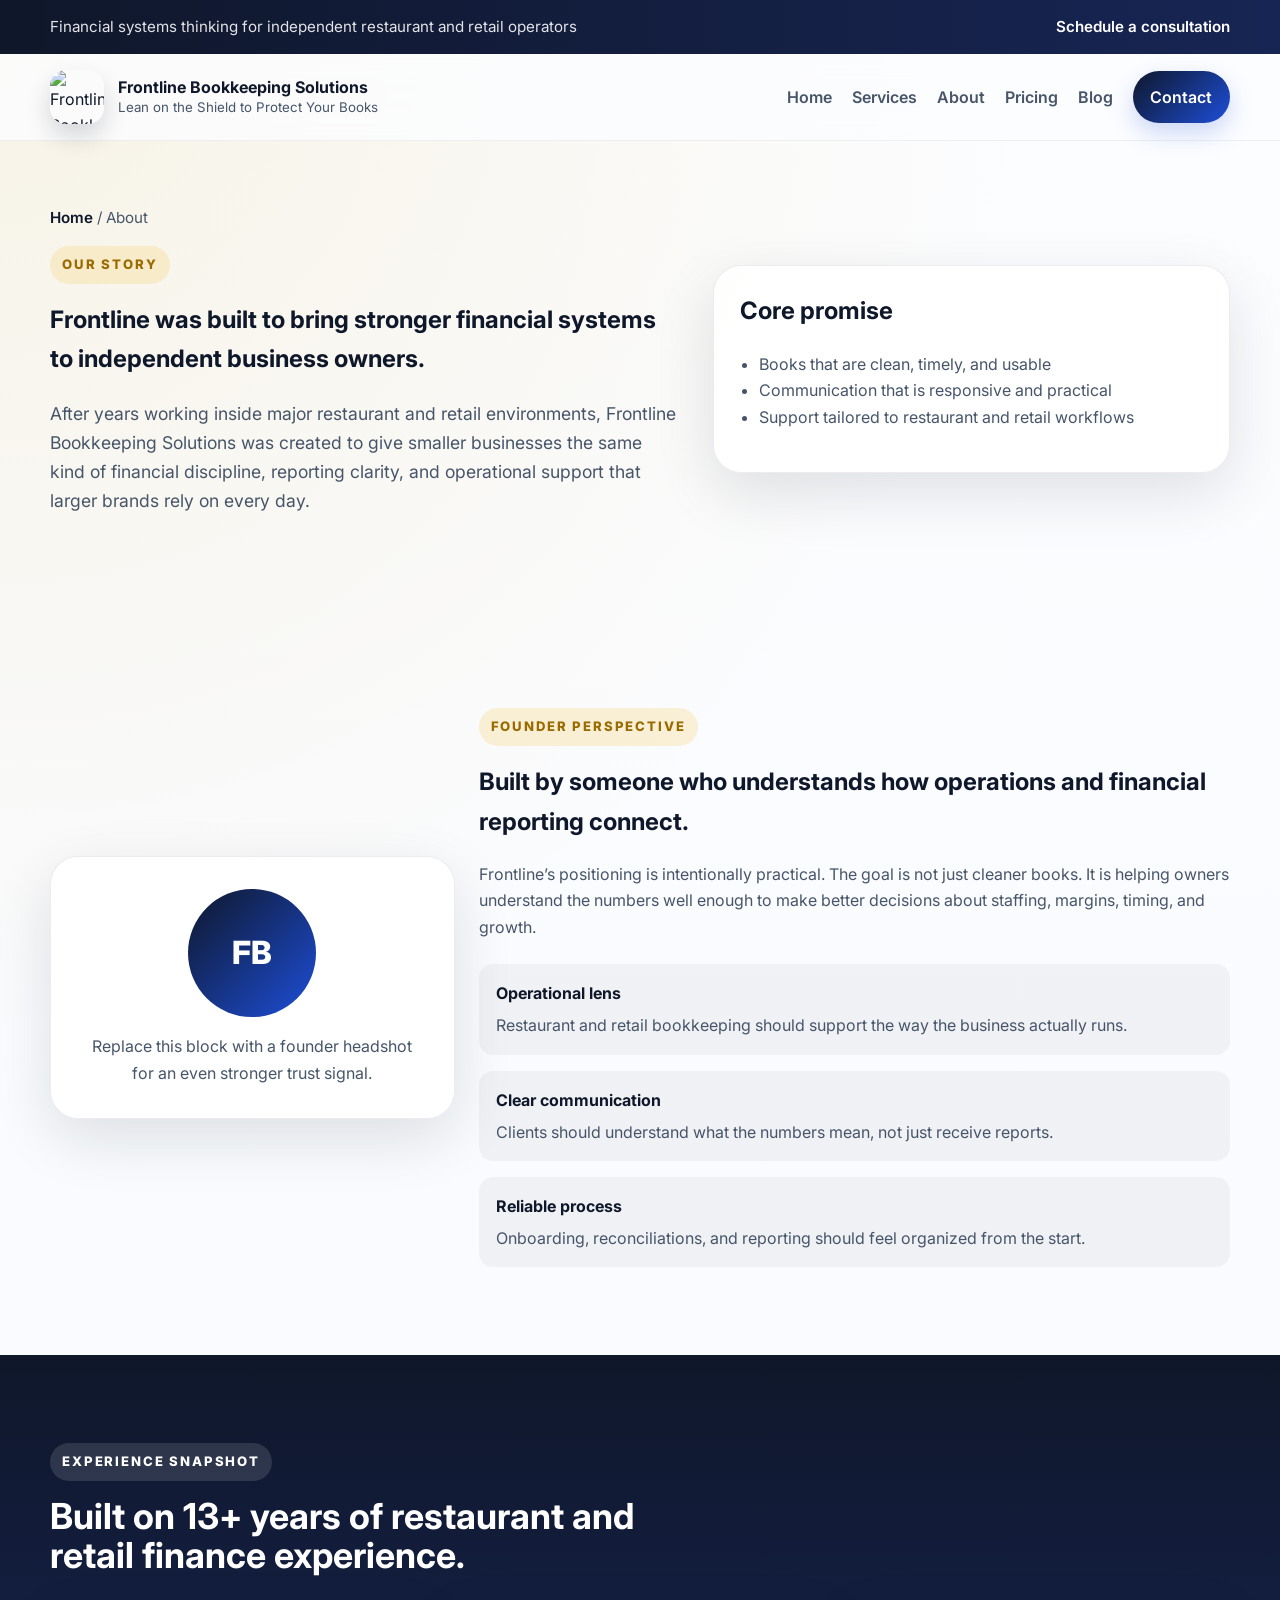
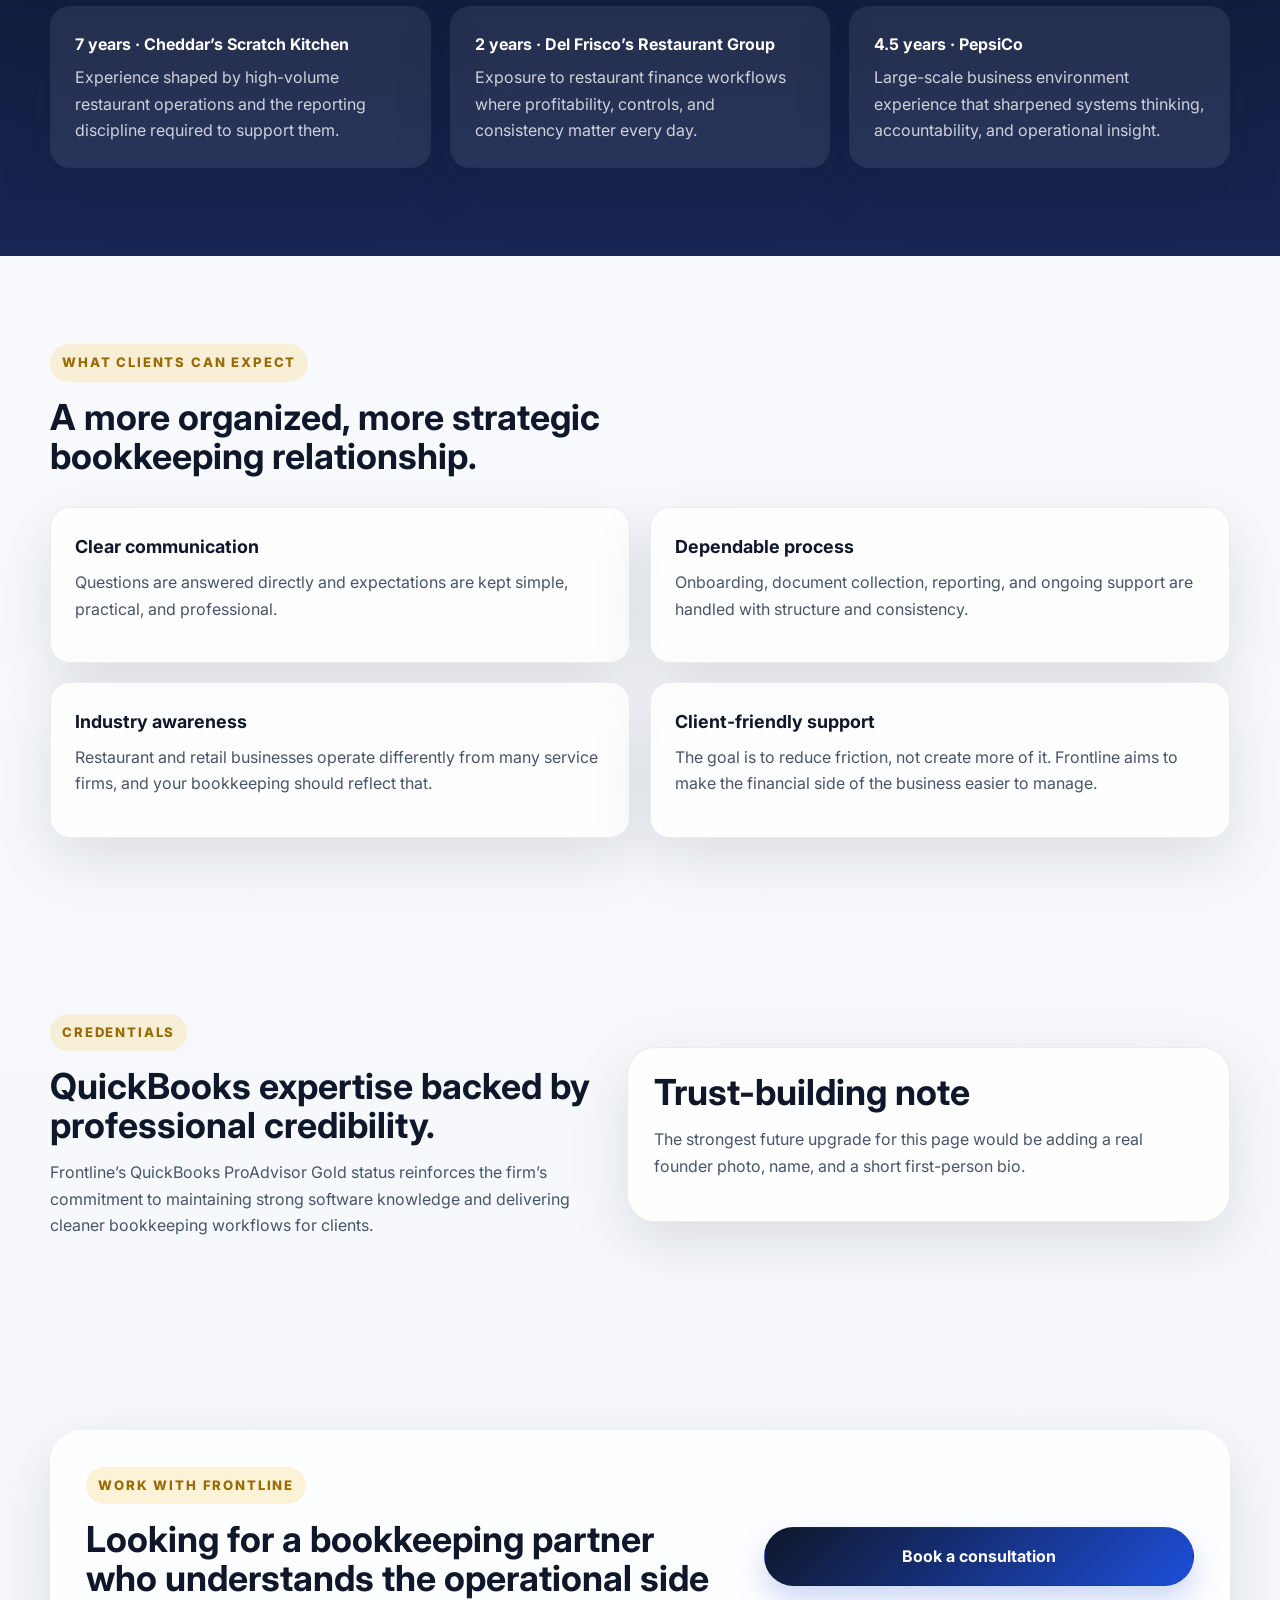
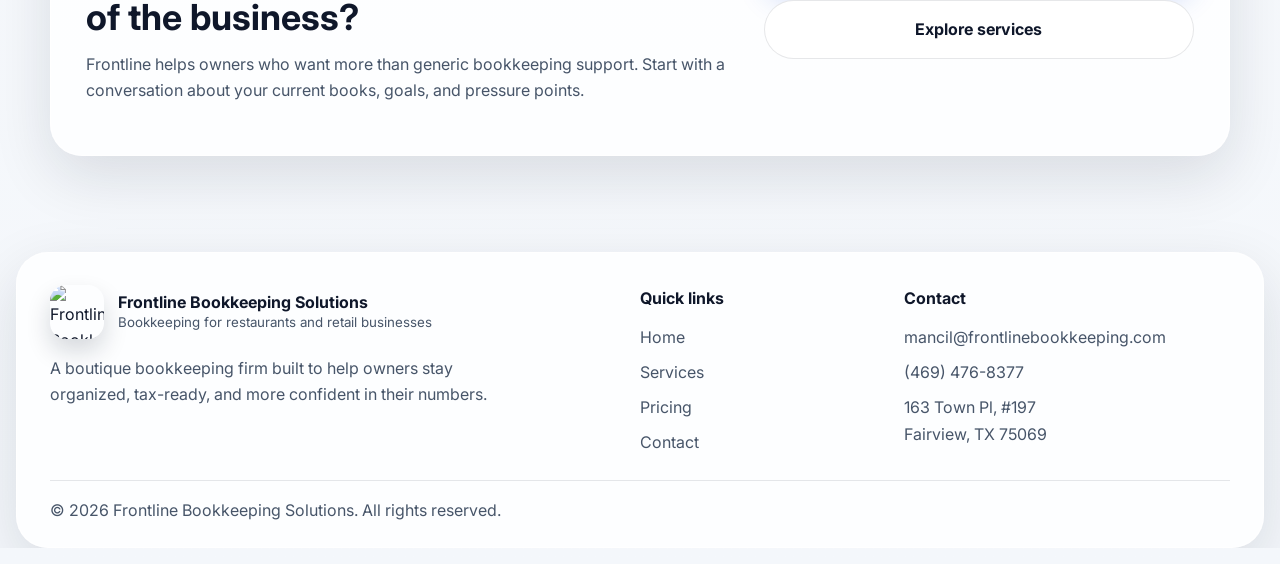
==== about.html @ b3d586ce "Initial commit: Frontline Bookkeeping static website Co-authored-by: Cursor <cursoragent@cursor.com>" ====
<!DOCTYPE html>
<html lang="en">
<head>
  <meta charset="UTF-8" />
  <meta name="viewport" content="width=device-width, initial-scale=1.0" />
  <title>About | Frontline Bookkeeping Solutions</title>
  <meta name="description" content="Learn how Frontline Bookkeeping Solutions brings restaurant and retail finance experience, QuickBooks expertise, and practical bookkeeping systems to independent businesses." />
  <meta name="robots" content="index, follow" />
  <link rel="canonical" href="https://frontlinebookkeeping.com/about" />
  <link rel="icon" type="image/png" href="https://qtrypzzcjebvfcihiynt.supabase.co/storage/v1/object/public/base44-prod/public/68ddaa8a57bbbc35387ccb26/2862dd3b6_FrontlineShieldLogo1025.png" />
  <meta property="og:title" content="About | Frontline Bookkeeping Solutions" />
  <meta property="og:description" content="Big-brand financial experience and practical bookkeeping support for independent restaurants and retail businesses." />
  <meta property="og:type" content="website" />
  <meta property="og:url" content="https://frontlinebookkeeping.com/about" />
  <meta property="og:image" content="https://qtrypzzcjebvfcihiynt.supabase.co/storage/v1/render/image/public/base44-prod/public/68ddaa8a57bbbc35387ccb26/2862dd3b6_FrontlineShieldLogo1025.png?width=1200&height=630&resize=contain" />
  <meta name="twitter:card" content="summary_large_image" />
  <meta name="twitter:title" content="About | Frontline Bookkeeping Solutions" />
  <meta name="twitter:description" content="Frontline brings restaurant and retail finance experience to business owners who want cleaner books and better clarity." />
  <link rel="preconnect" href="https://fonts.googleapis.com" />
  <link rel="preconnect" href="https://fonts.gstatic.com" crossorigin />
  <link href="https://fonts.googleapis.com/css2?family=Inter:wght@400;500;600;700;800&display=swap" rel="stylesheet" />
  <link rel="stylesheet" href="styles.css" />
</head>
<body>
  <div class="site-shell">
    <header class="topbar">
      <div class="container topbar-inner">
        <p>Financial systems thinking for independent restaurant and retail operators</p>
        <a href="contact.html">Schedule a consultation</a>
      </div>
    </header>

    <header class="site-header">
      <div class="container nav-wrap">
        <a class="brand" href="index.html" aria-label="Frontline Bookkeeping Solutions home">
          <img src="https://qtrypzzcjebvfcihiynt.supabase.co/storage/v1/object/public/base44-prod/public/68ddaa8a57bbbc35387ccb26/2862dd3b6_FrontlineShieldLogo1025.png" alt="Frontline Bookkeeping Solutions shield logo" />
          <span>
            <strong>Frontline Bookkeeping Solutions</strong>
            <small>Lean on the Shield to Protect Your Books</small>
          </span>
        </a>
        <button class="menu-toggle" type="button" aria-expanded="false" aria-controls="site-nav">Menu</button>
        <nav class="desktop-nav" id="site-nav" aria-label="Primary navigation">
          <a href="index.html">Home</a>
          <a href="services.html">Services</a>
          <a href="about.html">About</a>
          <a href="pricing.html">Pricing</a>
          <a href="blog.html">Blog</a>
          <a href="contact.html" class="nav-cta">Contact</a>
        </nav>
      </div>
    </header>

    <main>
      <section class="section page-hero">
        <div class="container page-hero-grid">
          <div>
            <p class="breadcrumbs"><a href="index.html">Home</a> / About</p>
            <span class="eyebrow">Our story</span>
            <h1>Frontline was built to bring stronger financial systems to independent business owners.</h1>
            <p class="lead">After years working inside major restaurant and retail environments, Frontline Bookkeeping Solutions was created to give smaller businesses the same kind of financial discipline, reporting clarity, and operational support that larger brands rely on every day.</p>
          </div>
          <aside class="page-aside-card">
            <h2>Core promise</h2>
            <ul>
              <li>Books that are clean, timely, and usable</li>
              <li>Communication that is responsive and practical</li>
              <li>Support tailored to restaurant and retail workflows</li>
            </ul>
          </aside>
        </div>
      </section>

      <section class="section founder-section">
        <div class="container founder-grid">
          <div class="founder-portrait-card">
            <div class="founder-avatar" aria-hidden="true">FB</div>
            <p class="portrait-note">Replace this block with a founder headshot for an even stronger trust signal.</p>
          </div>
          <div class="founder-copy">
            <span class="eyebrow">Founder perspective</span>
            <h2>Built by someone who understands how operations and financial reporting connect.</h2>
            <p>Frontline’s positioning is intentionally practical. The goal is not just cleaner books. It is helping owners understand the numbers well enough to make better decisions about staffing, margins, timing, and growth.</p>
            <div class="founder-points">
              <div class="founder-point"><strong>Operational lens</strong><p>Restaurant and retail bookkeeping should support the way the business actually runs.</p></div>
              <div class="founder-point"><strong>Clear communication</strong><p>Clients should understand what the numbers mean, not just receive reports.</p></div>
              <div class="founder-point"><strong>Reliable process</strong><p>Onboarding, reconciliations, and reporting should feel organized from the start.</p></div>
            </div>
          </div>
        </div>
      </section>

      <section class="section dark-panel">
        <div class="container">
          <div class="section-heading narrow">
            <span class="eyebrow eyebrow-light">Experience snapshot</span>
            <h2>Built on 13+ years of restaurant and retail finance experience.</h2>
          </div>
          <div class="timeline-grid">
            <article class="mini-card">
              <strong>7 years · Cheddar’s Scratch Kitchen</strong>
              <p>Experience shaped by high-volume restaurant operations and the reporting discipline required to support them.</p>
            </article>
            <article class="mini-card">
              <strong>2 years · Del Frisco’s Restaurant Group</strong>
              <p>Exposure to restaurant finance workflows where profitability, controls, and consistency matter every day.</p>
            </article>
            <article class="mini-card">
              <strong>4.5 years · PepsiCo</strong>
              <p>Large-scale business environment experience that sharpened systems thinking, accountability, and operational insight.</p>
            </article>
          </div>
        </div>
      </section>

      <section class="section">
        <div class="container">
          <div class="section-heading narrow">
            <span class="eyebrow">What clients can expect</span>
            <h2>A more organized, more strategic bookkeeping relationship.</h2>
          </div>
          <div class="stats-grid">
            <article class="stat-card">
              <strong>Clear communication</strong>
              <p>Questions are answered directly and expectations are kept simple, practical, and professional.</p>
            </article>
            <article class="stat-card">
              <strong>Dependable process</strong>
              <p>Onboarding, document collection, reporting, and ongoing support are handled with structure and consistency.</p>
            </article>
            <article class="stat-card">
              <strong>Industry awareness</strong>
              <p>Restaurant and retail businesses operate differently from many service firms, and your bookkeeping should reflect that.</p>
            </article>
            <article class="stat-card">
              <strong>Client-friendly support</strong>
              <p>The goal is to reduce friction, not create more of it. Frontline aims to make the financial side of the business easier to manage.</p>
            </article>
          </div>
        </div>
      </section>

      <section class="section">
        <div class="container split-grid align-center">
          <div>
            <span class="eyebrow">Credentials</span>
            <h2>QuickBooks expertise backed by professional credibility.</h2>
            <p>Frontline’s QuickBooks ProAdvisor Gold status reinforces the firm’s commitment to maintaining strong software knowledge and delivering cleaner bookkeeping workflows for clients.</p>
          </div>
          <aside class="page-aside-card">
            <h2>Trust-building note</h2>
            <p>The strongest future upgrade for this page would be adding a real founder photo, name, and a short first-person bio.</p>
          </aside>
        </div>
      </section>

      <section class="section cta-section">
        <div class="container cta-box">
          <div>
            <span class="eyebrow">Work with Frontline</span>
            <h2>Looking for a bookkeeping partner who understands the operational side of the business?</h2>
            <p>Frontline helps owners who want more than generic bookkeeping support. Start with a conversation about your current books, goals, and pressure points.</p>
          </div>
          <div class="cta-contact">
            <a class="btn btn-primary" href="contact.html">Book a consultation</a>
            <a class="btn btn-secondary" href="services.html">Explore services</a>
          </div>
        </div>
      </section>
    </main>

    <footer class="site-footer">
      <div class="container footer-grid">
        <div>
          <div class="brand footer-brand">
            <img src="https://qtrypzzcjebvfcihiynt.supabase.co/storage/v1/object/public/base44-prod/public/68ddaa8a57bbbc35387ccb26/2862dd3b6_FrontlineShieldLogo1025.png" alt="Frontline Bookkeeping Solutions logo" />
            <span>
              <strong>Frontline Bookkeeping Solutions</strong>
              <small>Bookkeeping for restaurants and retail businesses</small>
            </span>
          </div>
          <p class="footer-copy">A boutique bookkeeping firm built to help owners stay organized, tax-ready, and more confident in their numbers.</p>
        </div>
        <div>
          <h3>Quick links</h3>
          <ul class="footer-links">
            <li><a href="index.html">Home</a></li>
            <li><a href="services.html">Services</a></li>
            <li><a href="pricing.html">Pricing</a></li>
            <li><a href="contact.html">Contact</a></li>
          </ul>
        </div>
        <div>
          <h3>Contact</h3>
          <ul class="footer-links">
            <li><a href="mailto:mancil@frontlinebookkeeping.com">mancil@frontlinebookkeeping.com</a></li>
            <li><a href="tel:+14694768377">(469) 476-8377</a></li>
            <li>163 Town Pl, #197<br />Fairview, TX 75069</li>
          </ul>
        </div>
      </div>
      <div class="container footer-bottom">
        <p>© <span data-current-year></span> Frontline Bookkeeping Solutions. All rights reserved.</p>
      </div>
    </footer>
  </div>
  <script src="main.js"></script>
</body>
</html>
---- styles.css ----
:root {
  --bg: #f7f8fc;
  --surface: #ffffff;
  --surface-alt: #eef2ff;
  --text: #0f172a;
  --muted: #475569;
  --line: rgba(15, 23, 42, 0.1);
  --brand: #0f172a;
  --brand-2: #1e293b;
  --accent: #d4a72c;
  --accent-2: #f4d06f;
  --success: #dbeafe;
  --shadow: 0 20px 60px rgba(15, 23, 42, 0.12);
  --radius-xl: 28px;
  --radius-lg: 20px;
  --radius-md: 14px;
  --container: 1180px;
}

* {
  box-sizing: border-box;
}

html {
  scroll-behavior: smooth;
}

body {
  margin: 0;
  font-family: 'Inter', system-ui, -apple-system, BlinkMacSystemFont, 'Segoe UI', sans-serif;
  background:
    radial-gradient(circle at top left, rgba(212, 167, 44, 0.12), transparent 26%),
    linear-gradient(180deg, #fcfdff 0%, #f4f7fb 100%);
  color: var(--text);
  line-height: 1.65;
}

img {
  max-width: 100%;
  display: block;
}

a {
  color: inherit;
  text-decoration: none;
}

p, li {
  color: var(--muted);
}

h1, h2, h3, strong {
  color: var(--text);
}

h1, h2, h3, p, ul {
  margin-top: 0;
}

ul {
  padding-left: 1.2rem;
}

.site-shell {
  overflow: clip;
}

.container {
  width: min(var(--container), calc(100% - 2rem));
  margin: 0 auto;
}

.section {
  padding: 5.5rem 0;
}

.section-sm {
  padding: 1.5rem 0 0.5rem;
}

.topbar {
  background: linear-gradient(90deg, var(--brand), #172554);
  color: #fff;
  font-size: 0.95rem;
}

.topbar-inner {
  display: flex;
  justify-content: space-between;
  align-items: center;
  gap: 1rem;
  padding: 0.9rem 0;
}

.topbar p {
  color: rgba(255,255,255,0.88);
  margin: 0;
}

.topbar a {
  font-weight: 600;
  color: #fff;
}

.site-header {
  position: sticky;
  top: 0;
  z-index: 40;
  backdrop-filter: blur(14px);
  background: rgba(252, 253, 255, 0.8);
  border-bottom: 1px solid rgba(15, 23, 42, 0.06);
}

.nav-wrap {
  display: flex;
  justify-content: space-between;
  align-items: center;
  gap: 1.25rem;
  padding: 1rem 0;
}

.brand {
  display: inline-flex;
  align-items: center;
  gap: 0.9rem;
}

.brand img {
  width: 54px;
  height: 54px;
  border-radius: 16px;
  box-shadow: 0 12px 24px rgba(15, 23, 42, 0.16);
}

.brand span {
  display: flex;
  flex-direction: column;
  line-height: 1.15;
}

.brand strong {
  font-size: 1rem;
}

.brand small {
  color: var(--muted);
  margin-top: 0.2rem;
}

.desktop-nav {
  display: flex;
  align-items: center;
  gap: 1.25rem;
}

.desktop-nav a {
  color: var(--muted);
  font-weight: 600;
}

.desktop-nav a:hover,
.footer-links a:hover,
.topbar a:hover {
  color: var(--accent);
}

.nav-cta,
.btn {
  display: inline-flex;
  align-items: center;
  justify-content: center;
  border-radius: 999px;
  font-weight: 700;
  transition: transform 0.2s ease, box-shadow 0.2s ease, background 0.2s ease, color 0.2s ease;
}

.nav-cta {
  padding: 0.8rem 1.1rem;
  color: #fff !important;
  background: linear-gradient(135deg, var(--brand), #1d4ed8);
  box-shadow: 0 10px 24px rgba(29, 78, 216, 0.22);
}

.nav-cta:hover,
.btn:hover {
  transform: translateY(-1px);
}

.hero {
  padding-top: 4.5rem;
  position: relative;
}

.hero::before {
  content: '';
  position: absolute;
  inset: 2rem auto auto -10rem;
  width: 24rem;
  height: 24rem;
  border-radius: 50%;
  background: rgba(212, 167, 44, 0.12);
  filter: blur(20px);
  pointer-events: none;
}

.hero-grid,
.split-grid,
.footer-grid,
.cta-box {
  display: grid;
  gap: 2rem;
}

.hero-grid {
  grid-template-columns: 1.15fr 0.85fr;
  align-items: center;
}

.eyebrow {
  display: inline-flex;
  align-items: center;
  gap: 0.45rem;
  font-size: 0.82rem;
  font-weight: 800;
  text-transform: uppercase;
  letter-spacing: 0.14em;
  color: #9a6b00;
  background: rgba(244, 208, 111, 0.28);
  padding: 0.5rem 0.75rem;
  border-radius: 999px;
  margin-bottom: 1rem;
}

.eyebrow-light {
  background: rgba(255,255,255,0.12);
  color: #f8ddb3;
}

.hero h1 {
  font-size: clamp(2.5rem, 4vw, 4.4rem);
  line-height: 1.05;
  margin-bottom: 1rem;
  max-width: 12ch;
}

.lead {
  font-size: 1.1rem;
  max-width: 60ch;
}

.hero-actions {
  display: flex;
  flex-wrap: wrap;
  gap: 1rem;
  margin: 2rem 0 1.5rem;
}

.btn {
  padding: 0.95rem 1.35rem;
  border: 1px solid transparent;
}

.btn-primary {
  color: #fff;
  background: linear-gradient(135deg, var(--brand), #1d4ed8);
  box-shadow: 0 14px 30px rgba(29, 78, 216, 0.22);
}

.btn-secondary {
  background: #fff;
  border-color: rgba(15, 23, 42, 0.1);
  color: var(--text);
}

.hero-points {
  display: grid;
  gap: 0.75rem;
  padding-left: 1.2rem;
}

.hero-card,
.info-card,
.service-card,
.stat-card,
.testimonial-card,
.faq-card,
.mini-card,
.cta-box,
.site-footer,
.logo-strip .container {
  background: rgba(255,255,255,0.82);
  border: 1px solid rgba(255,255,255,0.75);
  box-shadow: var(--shadow);
}

.hero-card {
  padding: 1.5rem;
  border-radius: var(--radius-xl);
  position: relative;
}

.hero-card::after {
  content: '';
  position: absolute;
  inset: auto -2rem -2rem auto;
  width: 10rem;
  height: 10rem;
  background: radial-gradient(circle, rgba(244, 208, 111, 0.4), transparent 70%);
  pointer-events: none;
}

.hero-stat-grid {
  display: grid;
  grid-template-columns: repeat(2, minmax(0, 1fr));
  gap: 1rem;
}

.hero-stat-grid article,
.stat-card,
.service-card,
.info-card,
.testimonial-card,
.faq-card,
.mini-card {
  border-radius: var(--radius-lg);
}

.hero-stat-grid article {
  background: linear-gradient(180deg, rgba(248,250,252,0.95), rgba(239,246,255,0.9));
  border: 1px solid rgba(15, 23, 42, 0.06);
  padding: 1rem;
}

.hero-stat-grid strong {
  display: block;
  font-size: 1.1rem;
  margin-bottom: 0.35rem;
}

.trust-note {
  margin-top: 1rem;
  padding-top: 1rem;
  border-top: 1px solid var(--line);
}

.trust-note p {
  margin-bottom: 0.75rem;
}

.trust-note ul {
  display: flex;
  flex-wrap: wrap;
  gap: 0.65rem;
  list-style: none;
  padding: 0;
  margin: 0;
}

.trust-note li,
.pill-row span {
  background: rgba(15, 23, 42, 0.05);
  color: var(--text);
  border-radius: 999px;
  padding: 0.55rem 0.85rem;
  font-weight: 600;
}

.logo-strip .container {
  border-radius: var(--radius-xl);
  padding: 1.2rem;
}

.strip-label {
  margin-bottom: 0.85rem;
  font-weight: 700;
  color: var(--text);
}

.pill-row {
  display: flex;
  flex-wrap: wrap;
  gap: 0.75rem;
}

.split-grid {
  grid-template-columns: 0.95fr 1.05fr;
}

.card-grid.two-up,
.service-grid,
.stats-grid,
.testimonial-grid,
.faq-grid,
.check-grid {
  display: grid;
  gap: 1.2rem;
}

.card-grid.two-up {
  grid-template-columns: repeat(2, minmax(0, 1fr));
}

.info-card,
.service-card,
.stat-card,
.testimonial-card,
.faq-card,
.mini-card {
  padding: 1.5rem;
  border: 1px solid rgba(15, 23, 42, 0.07);
}

.accent-card,
.featured-card {
  background: linear-gradient(180deg, rgba(212, 167, 44, 0.12), rgba(255,255,255,0.92));
}

.section-heading {
  max-width: 48rem;
  margin-bottom: 2rem;
}

.section-heading.narrow {
  max-width: 40rem;
}

.section-heading h2,
.split-grid h2,
.cta-box h2 {
  font-size: clamp(2rem, 2.8vw, 3.1rem);
  line-height: 1.08;
  margin-bottom: 0.9rem;
}

.service-grid {
  grid-template-columns: repeat(3, minmax(0, 1fr));
}

.service-card h3,
.info-card h3,
.faq-card h3,
.mini-card strong {
  margin-bottom: 0.65rem;
}

.service-card ul,
.info-card ul {
  margin-bottom: 0;
}

.dark-panel {
  color: #fff;
  background: linear-gradient(180deg, #0f172a 0%, #172554 100%);
}

.dark-panel h2,
.dark-panel strong,
.dark-panel p,
.dark-panel .eyebrow-light {
  color: #fff;
}

.align-center {
  align-items: center;
}

.check-grid {
  grid-template-columns: repeat(2, minmax(0, 1fr));
  margin-top: 1.5rem;
}

.check-grid p {
  margin: 0;
  padding: 1rem 1rem 1rem 2.8rem;
  background: rgba(255,255,255,0.06);
  border: 1px solid rgba(255,255,255,0.08);
  border-radius: var(--radius-md);
  position: relative;
  color: rgba(255,255,255,0.92);
}

.check-grid p::before {
  content: '✓';
  position: absolute;
  left: 1rem;
  top: 0.9rem;
  width: 1.25rem;
  height: 1.25rem;
  border-radius: 50%;
  display: grid;
  place-items: center;
  background: rgba(244, 208, 111, 0.18);
  color: #f7cf79;
  font-weight: 800;
}

.stacked-cards {
  display: grid;
  gap: 1rem;
}

.mini-card {
  background: rgba(255,255,255,0.08);
  color: #fff;
}

.mini-card p {
  color: rgba(255,255,255,0.78);
  margin: 0.4rem 0 0;
}

.stats-grid,
.testimonial-grid,
.faq-grid {
  grid-template-columns: repeat(2, minmax(0, 1fr));
}

.stat-card strong {
  display: block;
  font-size: 1.12rem;
  margin-bottom: 0.45rem;
}

.testimonial-card {
  background: linear-gradient(180deg, rgba(255,255,255,0.95), rgba(248,250,252,0.96));
}

.testimonial-card p {
  font-size: 1.03rem;
  color: var(--text);
}

.testimonial-card span {
  display: inline-block;
  margin-top: 0.75rem;
  color: var(--muted);
  font-weight: 600;
}

.faq-section {
  background: linear-gradient(180deg, transparent, rgba(15, 23, 42, 0.03));
}

.cta-section {
  padding-bottom: 6rem;
}

.cta-box {
  grid-template-columns: 1.2fr 0.8fr;
  align-items: center;
  gap: 2rem;
  border-radius: 32px;
  padding: 2.2rem;
}

.cta-contact {
  display: grid;
  gap: 0.9rem;
}

.cta-contact ul {
  list-style: none;
  padding: 0;
  margin: 0.25rem 0 0;
}

.cta-contact li + li {
  margin-top: 0.4rem;
}

.site-footer {
  margin: 0 1rem 1rem;
  border-radius: 32px;
  padding-top: 2rem;
}

.footer-grid {
  grid-template-columns: 1.2fr 0.5fr 0.7fr;
  align-items: start;
}

.footer-brand {
  margin-bottom: 1rem;
}

.footer-copy {
  max-width: 46ch;
}

.site-footer h3 {
  font-size: 1rem;
  margin-bottom: 0.8rem;
}

.footer-links {
  list-style: none;
  padding: 0;
  margin: 0;
}

.footer-links li + li {
  margin-top: 0.55rem;
}

.footer-bottom {
  padding: 1rem 0 1.5rem;
  margin-top: 1.5rem;
  border-top: 1px solid var(--line);
}

.footer-bottom p {
  margin: 0;
}

@media (max-width: 1100px) {
  .hero-grid,
  .split-grid,
  .cta-box,
  .footer-grid {
    grid-template-columns: 1fr;
  }

  .service-grid {
    grid-template-columns: repeat(2, minmax(0, 1fr));
  }
}

@media (max-width: 780px) {
  .topbar-inner,
  .nav-wrap,
  .desktop-nav,
  .hero-actions,
  .hero-stat-grid,
  .card-grid.two-up,
  .service-grid,
  .stats-grid,
  .testimonial-grid,
  .faq-grid,
  .check-grid {
    grid-template-columns: 1fr;
  }

  .topbar-inner,
  .nav-wrap,
  .desktop-nav,
  .hero-actions {
    display: grid;
  }

  .desktop-nav {
    width: 100%;
    gap: 0.8rem;
  }

  .desktop-nav a {
    padding: 0.2rem 0;
  }

  .hero {
    padding-top: 3rem;
  }

  .section {
    padding: 4rem 0;
  }

  .hero h1 {
    max-width: none;
  }

  .site-footer {
    margin-inline: 0.5rem;
  }
}

@media (max-width: 560px) {
  .container {
    width: min(var(--container), calc(100% - 1.2rem));
  }

  .brand {
    align-items: flex-start;
  }

  .brand img {
    width: 48px;
    height: 48px;
  }

  .cta-box,
  .hero-card,
  .site-footer,
  .logo-strip .container {
    border-radius: 24px;
  }
}
.page-hero {
  padding-top: 4rem;
}

.page-hero-grid {
  display: grid;
  grid-template-columns: 1.1fr 0.9fr;
  gap: 2rem;
  align-items: center;
}

.breadcrumbs {
  font-size: 0.95rem;
  color: var(--muted);
  margin-bottom: 1rem;
}

.breadcrumbs a {
  color: var(--text);
  font-weight: 600;
}

.page-aside-card,
.contact-card,
.blog-card,
.price-card {
  background: rgba(255,255,255,0.86);
  border: 1px solid rgba(15, 23, 42, 0.08);
  border-radius: var(--radius-xl);
  box-shadow: var(--shadow);
}

.page-aside-card {
  padding: 1.6rem;
}

.steps-grid,
.timeline-grid,
.pricing-grid,
.contact-grid,
.blog-grid {
  display: grid;
  gap: 1.2rem;
}

.steps-grid {
  grid-template-columns: repeat(4, minmax(0, 1fr));
}

.timeline-grid,
.pricing-grid,
.blog-grid {
  grid-template-columns: repeat(3, minmax(0, 1fr));
}

.price-card,
.contact-card,
.blog-card {
  padding: 1.6rem;
}

.plan-label,
.blog-tag {
  display: inline-flex;
  align-items: center;
  font-size: 0.8rem;
  font-weight: 800;
  text-transform: uppercase;
  letter-spacing: 0.1em;
  color: #9a6b00;
  background: rgba(244, 208, 111, 0.28);
  padding: 0.45rem 0.7rem;
  border-radius: 999px;
}

.price-card h2 {
  font-size: clamp(2rem, 3vw, 3rem);
  line-height: 1;
  margin: 1rem 0 0.75rem;
}

.price-card h2 span {
  font-size: 1rem;
  font-weight: 600;
  color: var(--muted);
  margin-left: 0.35rem;
}

.plan-fit {
  min-height: 4.4rem;
}

.featured-price {
  background: linear-gradient(180deg, rgba(212, 167, 44, 0.16), rgba(255,255,255,0.94));
  transform: translateY(-0.35rem);
}

.contact-grid {
  grid-template-columns: 1.15fr 0.85fr 0.85fr;
  align-items: start;
}

.large-contact-card {
  min-height: 100%;
}

.contact-actions {
  display: flex;
  flex-wrap: wrap;
  gap: 0.85rem;
  margin-top: 1.5rem;
}

.blog-card h2 {
  font-size: 1.35rem;
  line-height: 1.2;
  margin: 1rem 0 0.75rem;
}

.blog-card a {
  display: inline-flex;
  margin-top: 1rem;
  color: var(--brand);
  font-weight: 700;
}

@media (max-width: 1100px) {
  .page-hero-grid,
  .pricing-grid,
  .contact-grid,
  .blog-grid,
  .timeline-grid,
  .steps-grid {
    grid-template-columns: 1fr 1fr;
  }

  .contact-grid {
    grid-template-columns: 1fr;
  }
}

@media (max-width: 780px) {
  .page-hero-grid,
  .pricing-grid,
  .blog-grid,
  .timeline-grid,
  .steps-grid {
    grid-template-columns: 1fr;
  }

  .contact-actions {
    display: grid;
  }
}

.menu-toggle {
  display: none;
  padding: 0.8rem 1rem;
  border-radius: 999px;
  border: 1px solid rgba(15, 23, 42, 0.1);
  background: #fff;
  color: var(--text);
  font-weight: 700;
}

.founder-grid,
.contact-form-layout,
.article-layout {
  display: grid;
  gap: 1.5rem;
}

.founder-grid {
  grid-template-columns: 0.7fr 1.3fr;
  align-items: center;
}

.founder-portrait-card,
.contact-form-card,
.article-content,
.article-sidebar,
.not-found-card {
  background: rgba(255,255,255,0.86);
  border: 1px solid rgba(15, 23, 42, 0.08);
  box-shadow: var(--shadow);
  border-radius: var(--radius-xl);
}

.founder-portrait-card {
  padding: 2rem;
  text-align: center;
}

.founder-avatar {
  width: 8rem;
  height: 8rem;
  border-radius: 50%;
  display: grid;
  place-items: center;
  margin: 0 auto 1rem;
  background: linear-gradient(135deg, var(--brand), #1d4ed8);
  color: #fff;
  font-size: 2rem;
  font-weight: 800;
}

.portrait-note {
  margin-bottom: 0;
}

.founder-points {
  display: grid;
  gap: 1rem;
  margin-top: 1.5rem;
}

.founder-point {
  padding: 1rem 1.1rem;
  border-radius: var(--radius-md);
  background: rgba(15, 23, 42, 0.04);
}

.founder-point p {
  margin: 0.35rem 0 0;
}

.contact-form-layout {
  grid-template-columns: 0.9fr 1.1fr;
  align-items: start;
}

.contact-form-card {
  padding: 1.6rem;
}

.form-grid {
  display: grid;
  grid-template-columns: repeat(2, minmax(0, 1fr));
  gap: 1rem;
  margin: 1.25rem 0;
}

.form-grid label {
  display: grid;
  gap: 0.45rem;
  color: var(--text);
  font-weight: 600;
}

.form-grid input,
.form-grid select,
.form-grid textarea {
  width: 100%;
  border: 1px solid rgba(15, 23, 42, 0.14);
  border-radius: 14px;
  padding: 0.9rem 1rem;
  font: inherit;
  color: var(--text);
  background: rgba(255,255,255,0.98);
}

.form-grid textarea {
  resize: vertical;
}

.full-span {
  grid-column: 1 / -1;
}

.full-width {
  width: 100%;
}

.form-success {
  margin: 0.9rem 0 0;
  color: #14532d;
  font-weight: 600;
}

.article-hero .article-shell {
  max-width: 52rem;
}

.article-layout {
  grid-template-columns: 1.2fr 0.8fr;
  align-items: start;
}

.article-content {
  padding: 2rem;
}

.article-content h2 {
  margin-top: 1.75rem;
  margin-bottom: 0.65rem;
  font-size: 1.45rem;
}

.article-sidebar {
  background: transparent;
  box-shadow: none;
  border: 0;
  display: grid;
  gap: 1rem;
}

.disabled-card span {
  display: inline-flex;
  margin-top: 1rem;
  color: var(--muted);
  font-weight: 700;
}

.not-found-wrap {
  min-height: 100vh;
  display: grid;
  place-items: center;
  padding: 1.5rem;
}

.not-found-card {
  max-width: 42rem;
  padding: 2rem;
  text-align: center;
}

@media (max-width: 1100px) {
  .founder-grid,
  .contact-form-layout,
  .article-layout {
    grid-template-columns: 1fr;
  }
}

@media (max-width: 780px) {
  .menu-toggle {
    display: inline-flex;
    align-items: center;
    justify-content: center;
  }

  .form-grid {
    grid-template-columns: 1fr;
  }

  .desktop-nav {
    display: none;
    width: 100%;
    grid-template-columns: 1fr;
    padding-top: 0.25rem;
  }

  .desktop-nav.is-open {
    display: grid;
  }
}

/* Premium polish pass: homepage + services */
.premium-topbar {
  background: linear-gradient(90deg, #09111f, #102349 60%, #16356f);
}

.premium-header {
  background: rgba(250, 252, 255, 0.78);
  border-bottom: 1px solid rgba(148, 163, 184, 0.16);
}

.premium-hero,
.services-premium-hero {
  position: relative;
  overflow: hidden;
}

.premium-hero::before,
.services-premium-hero::before {
  content: '';
  position: absolute;
  inset: -6rem auto auto -8rem;
  width: 24rem;
  height: 24rem;
  border-radius: 50%;
  background: radial-gradient(circle, rgba(59, 130, 246, 0.22), transparent 65%);
  pointer-events: none;
}

.premium-hero::after,
.services-premium-hero::after {
  content: '';
  position: absolute;
  inset: auto -6rem -10rem auto;
  width: 26rem;
  height: 26rem;
  border-radius: 50%;
  background: radial-gradient(circle, rgba(212, 167, 44, 0.18), transparent 68%);
  pointer-events: none;
}

.premium-hero-grid,
.services-hero-grid,
.premium-why-grid {
  display: grid;
  gap: 2rem;
  position: relative;
  z-index: 1;
}

.premium-hero-grid {
  grid-template-columns: 1.1fr 0.9fr;
  align-items: center;
}

.services-hero-grid,
.premium-why-grid {
  grid-template-columns: 1fr 1fr;
  align-items: start;
}

.premium-copy h1 {
  font-size: clamp(2.9rem, 5vw, 5.3rem);
  line-height: 0.98;
  max-width: 10.5ch;
  margin-bottom: 1.15rem;
}

.hero-badge-row {
  display: flex;
  flex-wrap: wrap;
  gap: 0.75rem;
  margin: 1.5rem 0 0.35rem;
}

.hero-badge-row span,
.service-kicker,
.mini-label,
.pillar-step {
  display: inline-flex;
  align-items: center;
  justify-content: center;
  border-radius: 999px;
  font-weight: 700;
}

.hero-badge-row span {
  padding: 0.55rem 0.9rem;
  background: rgba(15, 23, 42, 0.05);
  border: 1px solid rgba(148, 163, 184, 0.18);
  color: var(--text);
}

.hero-proof-inline {
  display: grid;
  grid-template-columns: repeat(3, minmax(0, 1fr));
  gap: 0.9rem;
  margin-top: 2rem;
}

.hero-proof-inline div {
  padding: 1rem 1rem 1.1rem;
  border-radius: 18px;
  background: rgba(255,255,255,0.72);
  border: 1px solid rgba(148, 163, 184, 0.14);
  box-shadow: 0 18px 40px rgba(15, 23, 42, 0.08);
}

.hero-proof-inline strong {
  display: block;
  font-size: 1.1rem;
  margin-bottom: 0.3rem;
}

.hero-showcase-card,
.services-hero-panel,
.premium-ribbon,
.outcome-card,
.premium-service-card,
.value-panel,
.process-step-card,
.consultation-panel,
.pillar-card {
  background: rgba(255,255,255,0.84);
  border: 1px solid rgba(148, 163, 184, 0.16);
  box-shadow: 0 24px 64px rgba(15, 23, 42, 0.12);
}

.hero-showcase-card,
.services-hero-panel,
.premium-ribbon,
.consultation-panel {
  border-radius: 30px;
}

.hero-showcase-card,
.services-hero-panel {
  padding: 1.65rem;
  backdrop-filter: blur(12px);
}

.showcase-header h2,
.services-hero-panel h2 {
  font-size: 1.7rem;
  line-height: 1.08;
  margin-bottom: 0.65rem;
}

.mini-label,
.service-kicker {
  font-size: 0.76rem;
  letter-spacing: 0.1em;
  text-transform: uppercase;
  color: #9a6b00;
  background: rgba(244, 208, 111, 0.28);
  padding: 0.45rem 0.7rem;
  margin-bottom: 0.85rem;
}

.showcase-metrics,
.fit-metrics,
.premium-outcomes-grid,
.premium-service-grid,
.services-detail-grid,
.signature-pillars-grid {
  display: grid;
  gap: 1rem;
}

.showcase-metrics,
.fit-metrics {
  grid-template-columns: repeat(2, minmax(0, 1fr));
}

.showcase-metrics article,
.fit-metrics div {
  padding: 1rem;
  border-radius: 20px;
  background: linear-gradient(180deg, rgba(255,255,255,0.95), rgba(241,245,249,0.92));
  border: 1px solid rgba(148, 163, 184, 0.14);
}

.showcase-metrics strong,
.fit-metrics strong {
  display: block;
  margin-bottom: 0.35rem;
}

.showcase-footer {
  margin-top: 1rem;
  padding-top: 1rem;
  border-top: 1px solid rgba(148, 163, 184, 0.18);
}

.showcase-footer ul {
  list-style: none;
  padding: 0;
  margin: 0.75rem 0 0;
  display: flex;
  flex-wrap: wrap;
  gap: 0.7rem;
}

.showcase-footer li {
  padding: 0.55rem 0.8rem;
  border-radius: 999px;
  background: rgba(15, 23, 42, 0.06);
  color: var(--text);
  font-weight: 600;
}

.premium-ribbon {
  display: grid;
  grid-template-columns: repeat(3, minmax(0, 1fr));
  gap: 1rem;
  padding: 1.1rem 1.2rem;
}

.premium-ribbon div {
  padding: 0.65rem 0.7rem;
}

.premium-ribbon strong {
  display: block;
  margin-bottom: 0.25rem;
}

.premium-heading h2 {
  max-width: 15ch;
}

.premium-outcomes-grid {
  grid-template-columns: repeat(4, minmax(0, 1fr));
}

.outcome-card {
  padding: 1.45rem;
  border-radius: 24px;
}

.outcome-card strong {
  display: block;
  font-size: 1.08rem;
  margin-bottom: 0.55rem;
}

.premium-services-overview {
  background: linear-gradient(180deg, rgba(255,255,255,0.12), rgba(15,23,42,0.03));
}

.premium-service-grid,
.services-detail-grid {
  grid-template-columns: repeat(4, minmax(0, 1fr));
}

.premium-service-card {
  padding: 1.55rem;
  border-radius: 26px;
  position: relative;
  overflow: hidden;
}

.premium-service-card::before {
  content: '';
  position: absolute;
  inset: 0 auto auto 0;
  width: 100%;
  height: 4px;
  background: linear-gradient(90deg, var(--accent), #1d4ed8);
  opacity: 0.85;
}

.premium-service-card h3 {
  margin-top: 0.2rem;
  margin-bottom: 0.65rem;
}

.featured-service-card {
  background: linear-gradient(180deg, rgba(15,23,42,0.96), rgba(23,37,84,0.94));
  color: #fff;
  grid-column: span 2;
}

.featured-service-card h3,
.featured-service-card p,
.featured-service-card li,
.featured-service-card .service-kicker {
  color: #fff;
}

.featured-service-card::before {
  background: linear-gradient(90deg, #f4d06f, #60a5fa);
}

.accent-service-card {
  background: linear-gradient(180deg, rgba(212,167,44,0.16), rgba(255,255,255,0.94));
}

.tall-service-card {
  min-height: 100%;
}

.services-link-row {
  display: flex;
  justify-content: center;
  margin-top: 1.6rem;
}

.value-checklist {
  display: grid;
  grid-template-columns: repeat(2, minmax(0, 1fr));
  gap: 0.9rem;
  margin-top: 1.5rem;
}

.value-checklist p {
  margin: 0;
  padding: 1rem 1rem 1rem 2.7rem;
  border-radius: 18px;
  background: rgba(15, 23, 42, 0.05);
  position: relative;
}

.value-checklist p::before {
  content: '•';
  position: absolute;
  left: 1rem;
  top: 0.78rem;
  width: 1.3rem;
  height: 1.3rem;
  border-radius: 50%;
  display: grid;
  place-items: center;
  background: rgba(212, 167, 44, 0.18);
  color: #8a6200;
  font-size: 1rem;
  font-weight: 800;
}

.value-stack,
.process-stack {
  display: grid;
  gap: 1rem;
}

.value-panel,
.process-step-card,
.pillar-card {
  padding: 1.35rem;
  border-radius: 24px;
}

.value-panel strong,
.process-step-card strong,
.pillar-card h3 {
  display: block;
  margin-bottom: 0.45rem;
}

.premium-testimonials-section {
  background: linear-gradient(180deg, rgba(15,23,42,0.03), transparent);
}

.premium-testimonial-grid {
  grid-template-columns: repeat(3, minmax(0, 1fr));
}

.premium-testimonial-card {
  border-radius: 24px;
}

.premium-faq-grid {
  grid-template-columns: repeat(2, minmax(0, 1fr));
}

.premium-cta-box {
  display: grid;
  grid-template-columns: 1.15fr 0.85fr;
  gap: 1.5rem;
  align-items: center;
  padding: 2.2rem;
  border-radius: 32px;
  background: linear-gradient(135deg, rgba(10,18,34,0.98), rgba(18,45,96,0.95));
  box-shadow: 0 28px 80px rgba(15, 23, 42, 0.2);
}

.premium-cta-box h2,
.premium-cta-box p,
.premium-cta-box .eyebrow {
  color: #fff;
}

.premium-cta-box .eyebrow {
  background: rgba(255,255,255,0.12);
}

.consultation-panel {
  padding: 1.4rem;
  background: rgba(255,255,255,0.12);
  border: 1px solid rgba(255,255,255,0.14);
}

.consultation-panel ul li,
.consultation-panel ul strong {
  color: rgba(255,255,255,0.94);
}

.services-proof-bar {
  display: grid;
  grid-template-columns: repeat(4, minmax(0, 1fr));
  gap: 1rem;
  padding: 1rem 1.1rem;
  background: rgba(255,255,255,0.84);
  border: 1px solid rgba(148,163,184,0.16);
  box-shadow: 0 22px 60px rgba(15, 23, 42, 0.1);
  border-radius: 26px;
}

.services-proof-bar div strong {
  display: block;
  margin-bottom: 0.25rem;
}

.signature-pillars-grid {
  grid-template-columns: repeat(3, minmax(0, 1fr));
}

.pillar-step {
  width: 2.4rem;
  height: 2.4rem;
  background: rgba(15, 23, 42, 0.06);
  color: var(--text);
  margin-bottom: 0.9rem;
}

.active-pillar {
  background: linear-gradient(180deg, rgba(212,167,44,0.14), rgba(255,255,255,0.96));
}

.services-panel-divider {
  margin: 1rem 0;
  border-top: 1px solid rgba(148, 163, 184, 0.18);
}

.services-detail-grid {
  align-items: stretch;
}

.process-step-card {
  background: rgba(255,255,255,0.88);
}

.services-difference-section,
.services-process-section {
  background: linear-gradient(180deg, transparent, rgba(15,23,42,0.03));
}

@media (max-width: 1180px) {
  .premium-outcomes-grid {
    grid-template-columns: repeat(2, minmax(0, 1fr));
  }

  .premium-service-grid,
  .services-detail-grid,
  .premium-testimonial-grid,
  .services-proof-bar {
    grid-template-columns: repeat(2, minmax(0, 1fr));
  }
}

@media (max-width: 980px) {
  .premium-hero-grid,
  .services-hero-grid,
  .premium-why-grid,
  .premium-cta-box,
  .premium-ribbon,
  .signature-pillars-grid,
  .value-checklist,
  .hero-proof-inline,
  .showcase-metrics,
  .fit-metrics {
    grid-template-columns: 1fr;
  }

  .featured-service-card {
    grid-column: auto;
  }

  .premium-copy h1 {
    max-width: 12ch;
  }
}

@media (max-width: 780px) {
  .premium-copy h1 {
    max-width: none;
    font-size: clamp(2.4rem, 10vw, 4rem);
  }

  .premium-outcomes-grid,
  .premium-service-grid,
  .services-detail-grid,
  .premium-testimonial-grid,
  .premium-faq-grid,
  .services-proof-bar,
  .signature-pillars-grid {
    grid-template-columns: 1fr;
  }

  .hero-proof-inline {
    grid-template-columns: 1fr;
  }
}
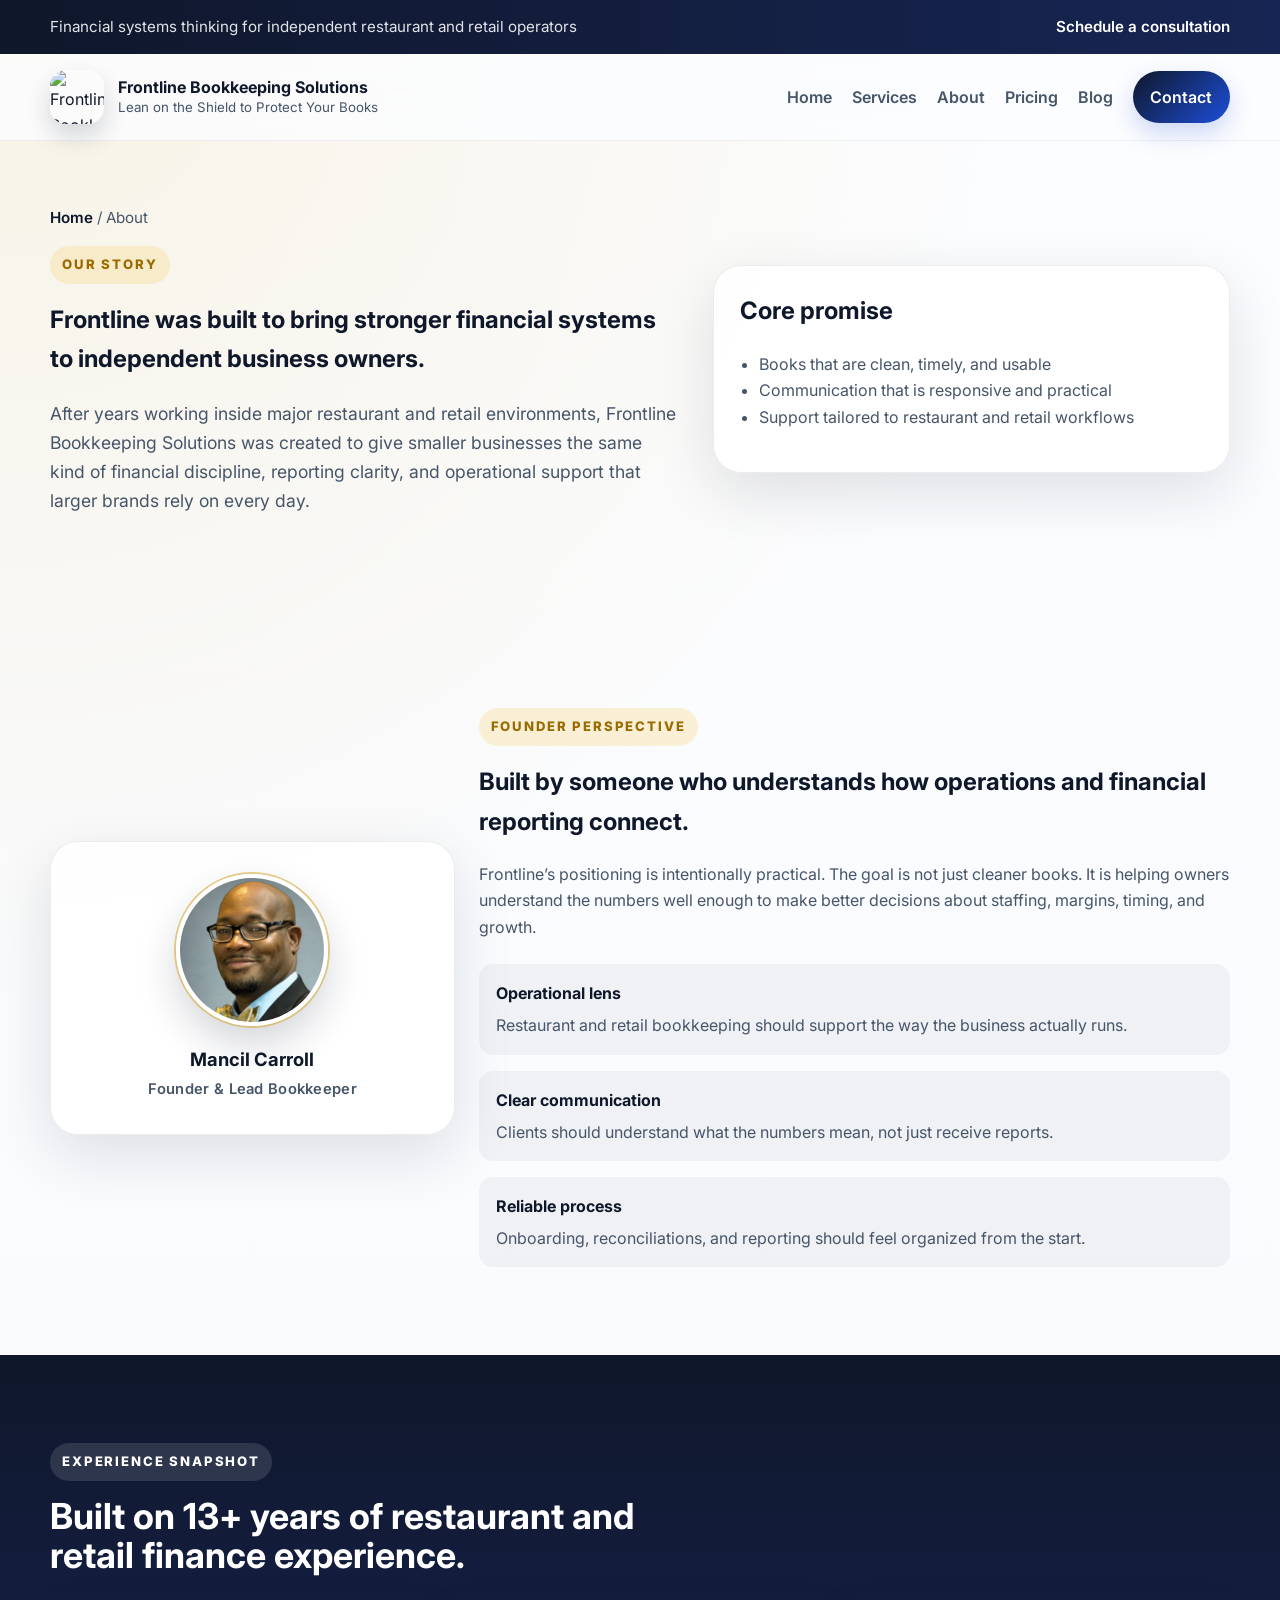
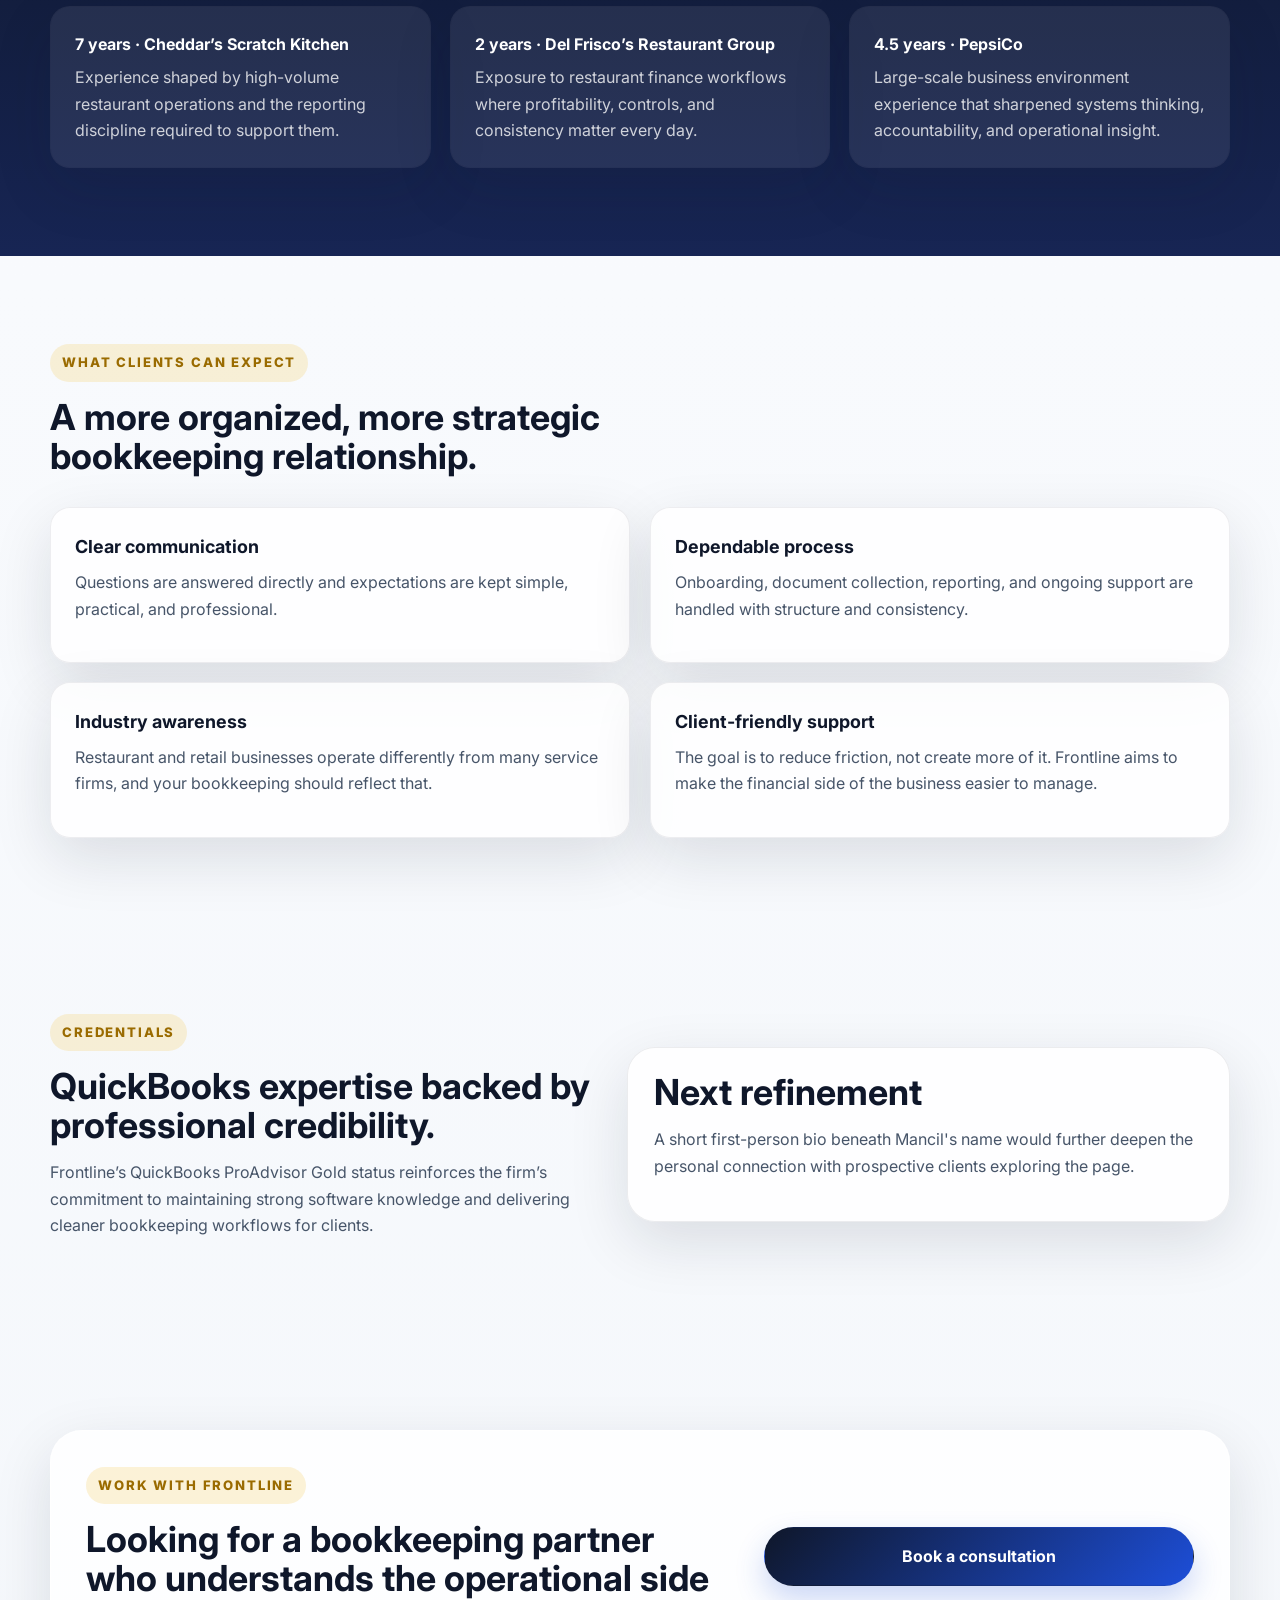
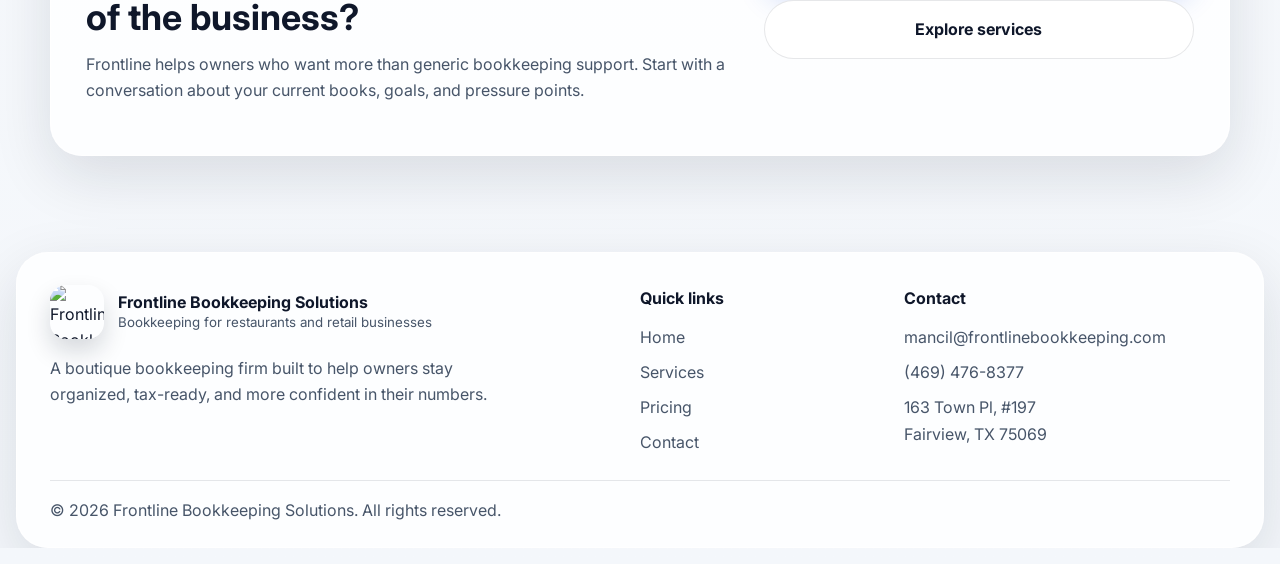
==== commit 29e1d88d: "Add WebP/AVIF imagery and founder headshot - Convert all 9 site images to WebP and AVIF (~97% size r" ====
--- a/about.html
+++ b/about.html
@@ -74,8 +74,12 @@
       <section class="section founder-section">
         <div class="container founder-grid">
           <div class="founder-portrait-card">
-            <div class="founder-avatar" aria-hidden="true">FB</div>
-            <p class="portrait-note">Replace this block with a founder headshot for an even stronger trust signal.</p>
+            <picture class="founder-photo">
+              <source srcset="images/founder-mancil.avif" type="image/avif" />
+              <source srcset="images/founder-mancil.webp" type="image/webp" />
+              <img src="images/founder-mancil.png" alt="Mancil Carroll, founder of Frontline Bookkeeping Solutions" loading="lazy" />
+            </picture>
+            <p class="portrait-name"><strong>Mancil Carroll</strong><span>Founder &amp; Lead Bookkeeper</span></p>
           </div>
           <div class="founder-copy">
             <span class="eyebrow">Founder perspective</span>
@@ -148,8 +152,8 @@
             <p>Frontline’s QuickBooks ProAdvisor Gold status reinforces the firm’s commitment to maintaining strong software knowledge and delivering cleaner bookkeeping workflows for clients.</p>
           </div>
           <aside class="page-aside-card">
-            <h2>Trust-building note</h2>
-            <p>The strongest future upgrade for this page would be adding a real founder photo, name, and a short first-person bio.</p>
+            <h2>Next refinement</h2>
+            <p>A short first-person bio beneath Mancil's name would further deepen the personal connection with prospective clients exploring the page.</p>
           </aside>
         </div>
       </section>
--- a/styles.css
+++ b/styles.css
@@ -900,6 +900,38 @@
   font-weight: 800;
 }
 
+.founder-photo img {
+  width: 9.5rem;
+  height: 9.5rem;
+  border-radius: 50%;
+  object-fit: cover;
+  display: block;
+  margin: 0 auto 1.1rem;
+  border: 4px solid #fff;
+  box-shadow:
+    0 0 0 2px rgba(212, 167, 44, 0.55),
+    0 18px 40px rgba(15, 23, 42, 0.18);
+}
+
+.portrait-name {
+  margin: 0;
+  display: grid;
+  gap: 0.2rem;
+  text-align: center;
+}
+
+.portrait-name strong {
+  font-size: 1.15rem;
+  color: var(--text);
+}
+
+.portrait-name span {
+  color: var(--muted);
+  font-weight: 600;
+  font-size: 0.92rem;
+  letter-spacing: 0.02em;
+}
+
 .portrait-note {
   margin-bottom: 0;
 }
@@ -1563,3 +1595,112 @@
     grid-template-columns: 1fr;
   }
 }
+
+/* ----------------------------------------------------------------
+   Imagery: hero bands, service-card thumbs, blog thumbs, article hero
+---------------------------------------------------------------- */
+
+picture {
+  display: contents;
+}
+
+.media-band {
+  padding: 0 0 4.5rem;
+}
+
+.media-band .container {
+  position: relative;
+}
+
+.media-band-frame {
+  position: relative;
+  border-radius: var(--radius-xl);
+  overflow: hidden;
+  box-shadow: 0 32px 80px rgba(15, 23, 42, 0.18);
+  border: 1px solid rgba(148, 163, 184, 0.18);
+  background: #0f172a;
+  aspect-ratio: 16 / 9;
+}
+
+.media-band-frame img {
+  width: 100%;
+  height: 100%;
+  object-fit: cover;
+  display: block;
+}
+
+.media-band-frame figcaption {
+  position: absolute;
+  left: 1.5rem;
+  bottom: 1.25rem;
+  right: 1.5rem;
+  color: #fff;
+  font-weight: 600;
+  text-shadow: 0 2px 12px rgba(15, 23, 42, 0.55);
+  background: linear-gradient(180deg, rgba(15, 23, 42, 0), rgba(15, 23, 42, 0.55));
+  padding: 1.5rem 0 0;
+  pointer-events: none;
+}
+
+.service-card-img {
+  display: block;
+  width: calc(100% + 3.1rem);
+  margin: -1.55rem -1.55rem 1.1rem;
+  aspect-ratio: 4 / 3;
+  object-fit: cover;
+  border-top-left-radius: 26px;
+  border-top-right-radius: 26px;
+  background: #0f172a;
+}
+
+.featured-service-card .service-card-img {
+  filter: brightness(0.95) contrast(1.02);
+}
+
+.blog-card {
+  display: flex;
+  flex-direction: column;
+}
+
+.blog-card-img {
+  display: block;
+  width: calc(100% + 3.2rem);
+  margin: -1.6rem -1.6rem 1.2rem;
+  aspect-ratio: 16 / 9;
+  object-fit: cover;
+  border-top-left-radius: var(--radius-xl);
+  border-top-right-radius: var(--radius-xl);
+  background: #0f172a;
+}
+
+.article-hero-image {
+  margin-top: 2rem;
+  border-radius: var(--radius-xl);
+  overflow: hidden;
+  box-shadow: 0 28px 70px rgba(15, 23, 42, 0.18);
+  border: 1px solid rgba(148, 163, 184, 0.18);
+  aspect-ratio: 16 / 9;
+  background: #0f172a;
+}
+
+.article-hero-image img {
+  width: 100%;
+  height: 100%;
+  object-fit: cover;
+  display: block;
+}
+
+@media (max-width: 780px) {
+  .media-band {
+    padding-bottom: 2.5rem;
+  }
+
+  .media-band-frame {
+    aspect-ratio: 4 / 3;
+  }
+
+  .service-card-img,
+  .blog-card-img {
+    aspect-ratio: 16 / 9;
+  }
+}
